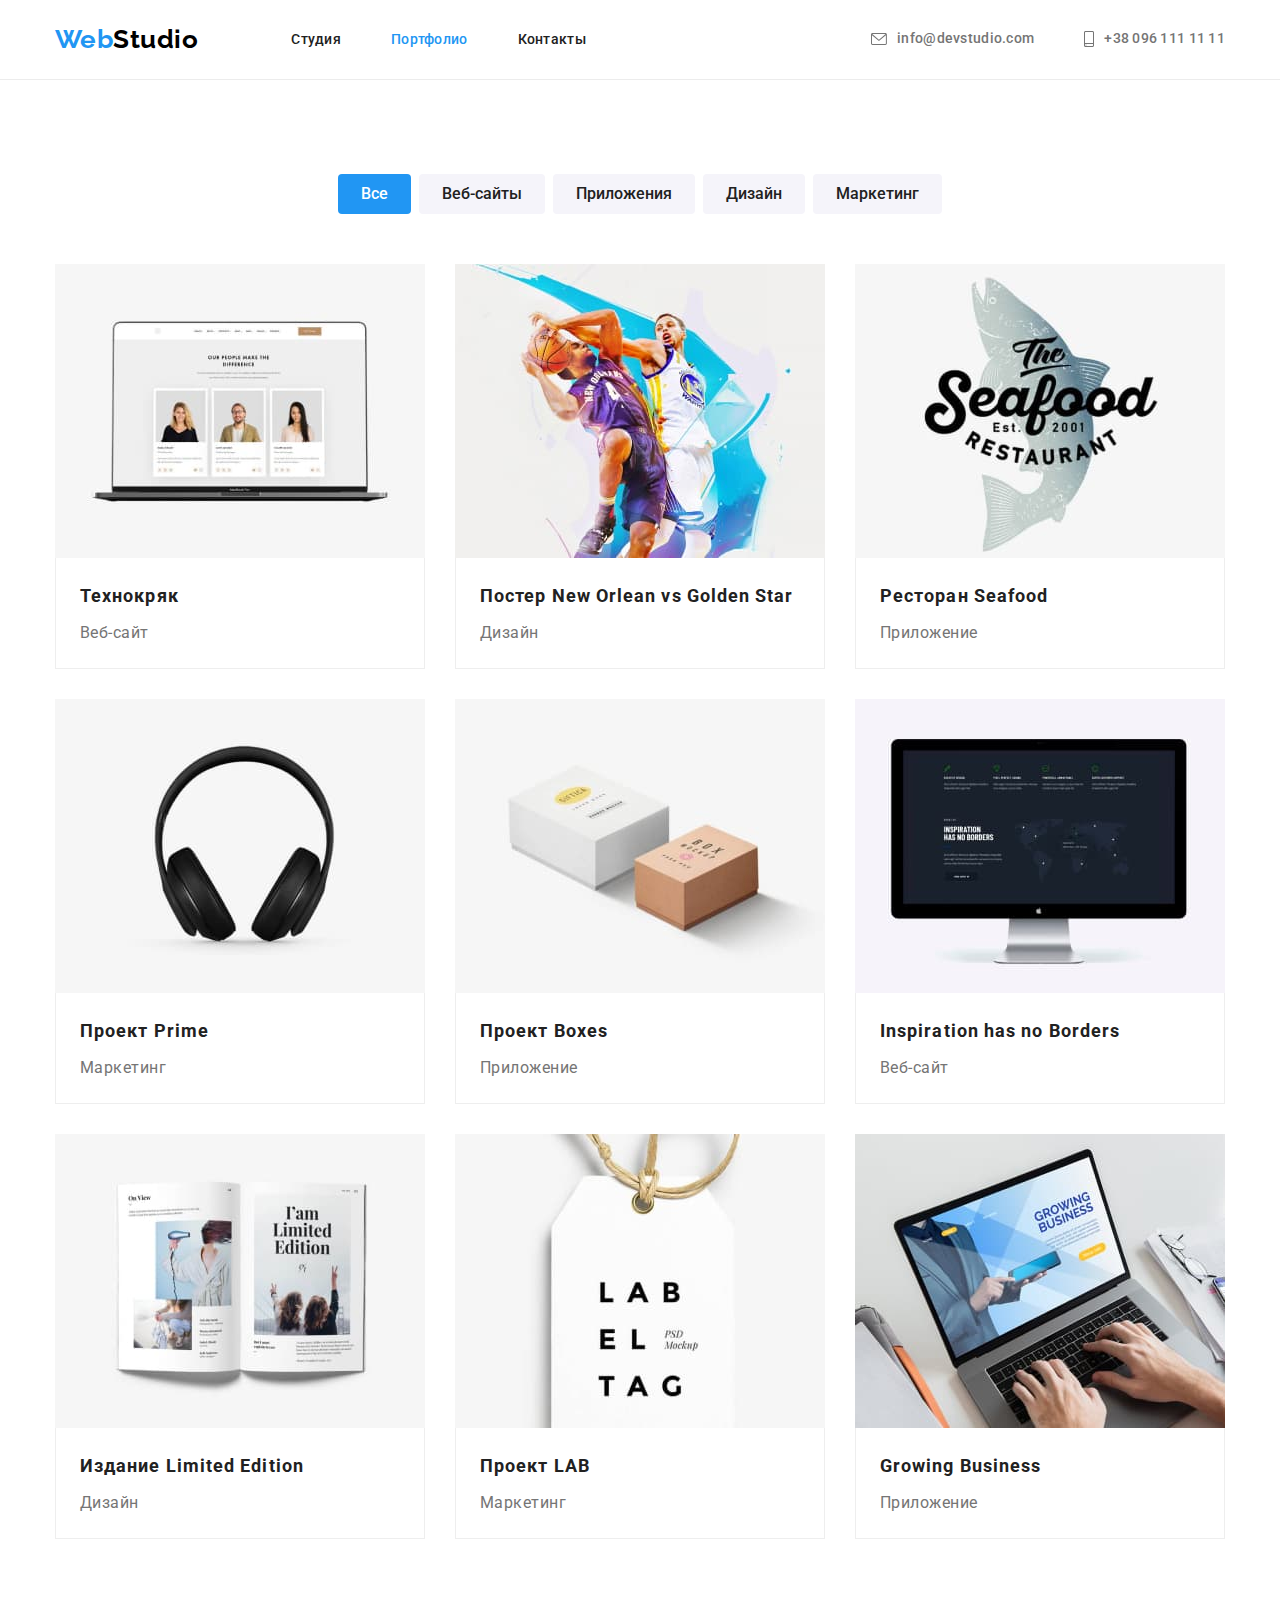
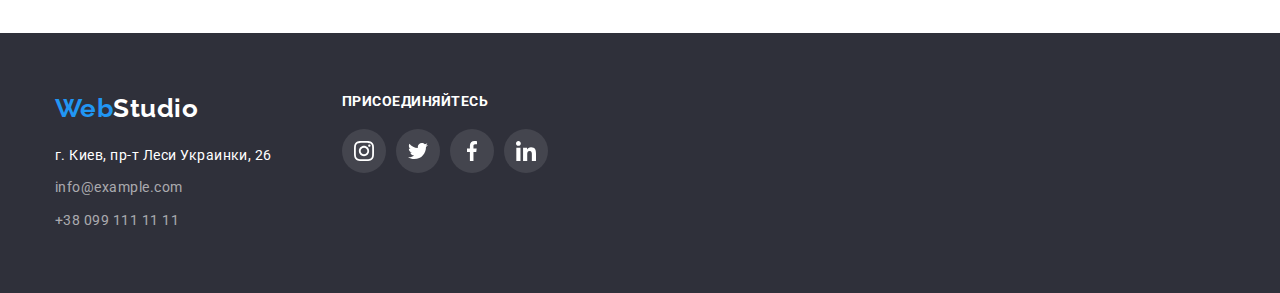
==== portfolio.html @ 3923e854 "Files from hw4 + modal.js" ====
<!DOCTYPE html>
<html lang="en">
  <head>
    <meta charset="UTF-8" />
    <meta http-equiv="X-UA-Compatible" content="IE=edge" />
    <meta name="viewport" content="width=device-width, initial-scale=1.0" />
    <title>Портфолио</title>
    <link rel="preconnect" href="https://fonts.gstatic.com" />
    <link
      href="https://fonts.googleapis.com/css2?family=Raleway:wght@700&family=Roboto:wght@400;500;700;900&display=swap"
      rel="stylesheet"
    />
    <link
      rel="stylesheet"
      href="https://cdnjs.cloudflare.com/ajax/libs/modern-normalize/1.0.0/modern-normalize.min.css"
    />
    <link rel="stylesheet" href="./css/styles.css" />
  </head>
  <body>
    <!-- Header -->
    <header class="header-section">
      <div class="container header">
        <a href="index.html" lang="en" class="logo"
          ><span class="logo-name-one">Web</span
          ><span class="logo-name-two">Studio</span></a
        >
        <nav class="nav">
          <ul class="nav-list list">
            <li class="nav-point">
              <a href="./index.html" class="nav-item">Студия</a>
            </li>
            <li class="nav-point">
              <a href="./portfolio.html" class="nav-item current">Портфолио</a>
            </li>
            <li class="nav-point"><a href="" class="nav-item">Контакты</a></li>
          </ul>
        </nav>
        <ul class="contacts list">
          <li class="contacts-point">
            <a href="mailto:info@devstudio.com" class="contacts-item">
              <svg class="contacts-icon" width="16" height="12">
                <use href="./images/sprite.svg#icon-envelope"></use>
              </svg>
              info@devstudio.com</a
            >
          </li>
          <li class="contacts-point">
            <a href="tel:+380961111111" class="contacts-item">
              <svg class="contacts-icon" width="10" height="16">
                <use href="./images/sprite.svg#icon-smartphone"></use>
              </svg>
              +38 096 111 11 11</a
            >
          </li>
        </ul>
      </div>
    </header>
    <!-- Main -->
    <main>
      <!-- Examples of our works -->
      <section class="section">
        <div class="container">
          <!-- Hidden -->
          <h1 class="portfolio-hero-heading">Примеры наших работ, услуги</h1>
          <ul class="list buttons">
            <li class="button-content">
              <button type="button" class="portfolio-button current">
                Все
              </button>
            </li>
            <li class="button-content">
              <button type="button" class="portfolio-button">Веб-сайты</button>
            </li>
            <li class="button-content">
              <button type="button" class="portfolio-button">Приложения</button>
            </li>
            <li class="button-content">
              <button type="button" class="portfolio-button">Дизайн</button>
            </li>
            <li class="button-content">
              <button type="button" class="portfolio-button">Маркетинг</button>
            </li>
          </ul>
          <ul class="list images">
            <li class="product-item">
              <img
                src="./images/portfolio-examples/technokriak.jpg"
                alt="Пример выполнения сайта Технокряк"
                width="370"
              />
              <div class="product-description">
                <h2 class="heading-portfolio">Технокряк</h2>
                <p class="heading-portfolio-example">Веб-сайт</p>
              </div>
            </li>
            <li class="product-item">
              <img
                src="./images/portfolio-examples/basketball.jpg"
                alt="Постер с двумя баскетболистами"
                width="370"
              />
              <div class="product-description">
                <h2 class="heading-portfolio">
                  Постер <span lang="en">New Orlean vs Golden Star</span>
                </h2>
                <p class="heading-portfolio-example">Дизайн</p>
              </div>
            </li>
            <li class="product-item">
              <img
                src="./images/portfolio-examples/restaurant.jpg"
                alt="Эмблема ресторана"
                width="370"
              />
              <div class="product-description">
                <h2 class="heading-portfolio">
                  Ресторан <span lang="en">Seafood</span>
                </h2>
                <p class="heading-portfolio-example">Приложение</p>
              </div>
            </li>
            <li class="product-item">
              <img
                src="./images/portfolio-examples/headphones.jpg"
                alt="Наушники"
                width="370"
              />
              <div class="product-description">
                <h2 class="heading-portfolio">
                  Проект <span lang="en">Prime</span>
                </h2>
                <p class="heading-portfolio-example">Маркетинг</p>
              </div>
            </li>
            <li class="product-item">
              <img
                src="./images/portfolio-examples/boxes.jpg"
                alt="Две коробки"
                width="370"
              />
              <div class="product-description">
                <h2 class="heading-portfolio">
                  Проект <span lang="en">Boxes</span>
                </h2>
                <p class="heading-portfolio-example">Приложение</p>
              </div>
            </li>
            <li class="product-item">
              <img
                src="./images/portfolio-examples/monitor.jpg"
                alt="Монитор компьютера"
                width="370"
              />
              <div class="product-description">
                <h2 lang="en" class="heading-portfolio">
                  Inspiration has no Borders
                </h2>
                <p class="heading-portfolio-example">Веб-сайт</p>
              </div>
            </li>
            <li class="product-item">
              <img
                src="./images/portfolio-examples/limited-edition.jpg"
                alt="Разворот журнала"
                width="370"
              />
              <div class="product-description">
                <h2 class="heading-portfolio">
                  Издание <span lang="en">Limited Edition</span>
                </h2>
                <p class="heading-portfolio-example">Дизайн</p>
              </div>
            </li>
            <li class="product-item">
              <img
                src="./images/portfolio-examples/lab-project.jpg"
                alt="Имитация ценника"
                width="370"
              />
              <div class="product-description">
                <h2 class="heading-portfolio">
                  Проект <span lang="en">LAB</span>
                </h2>
                <p class="heading-portfolio-example">Маркетинг</p>
              </div>
            </li>
            <li class="product-item">
              <img
                src="./images/portfolio-examples/growing-business.jpg"
                alt="Руки на клавиатуре ноутбука"
                width="370"
              />
              <div class="product-description">
                <h2 lang="en" class="heading-portfolio">Growing Business</h2>
                <p class="heading-portfolio-example">Приложение</p>
              </div>
            </li>
          </ul>
        </div>
      </section>
    </main>
    <!-- Footer -->
    <footer class="footer">
      <div class="container contact-us">
        <div class="logo-contacts">
          <a href="index.html" lang="en" class="logo page-bottom"
            ><span class="logo-name-one">Web</span
            ><span class="logo-name-two">Studio</span></a
          >
          <address>
            <ul class="address list">
              <li class="address map">
                <a
                  href="https://goo.gl/maps/o1qzPbgA9d3HTLMZ9"
                  target="_blank"
                  rel="noopener noreferrer"
                  class="google-maps-address"
                  >г. Киев, пр-т Леси Украинки, 26</a
                >
              </li>
              <li class="address email">
                <a href="mailto:info@example.com" class="virtual-address-link"
                  >info@example.com</a
                >
              </li>
              <li class="address phone">
                <a href="tel:+380991111111" class="virtual-address-link"
                  >+38 099 111 11 11</a
                >
              </li>
            </ul>
          </address>
        </div>
        <div class="join-us">
          <h3 class="footer-heading">Присоединяйтесь</h3>
          <ul class="networks list">
            <li class="network-item list">
              <a href="" class="network-link">
                <svg class="network-icon" width="20" height="20">
                  <use href="./images/sprite.svg#icon-instagram"></use>
                </svg>
              </a>
            </li>
            <li class="network-item list">
              <a href="" class="network-link">
                <svg class="network-icon" width="20" height="20">
                  <use href="./images/sprite.svg#icon-twitter"></use>
                </svg>
              </a>
            </li>
            <li class="network-item list">
              <a href="" class="network-link">
                <svg class="network-icon" width="20" height="20">
                  <use href="./images/sprite.svg#icon-facebook"></use>
                </svg>
              </a>
            </li>
            <li class="network-item list">
              <a href="" class="network-link">
                <svg class="network-icon" width="20" height="20">
                  <use href="./images/sprite.svg#icon-linkedin"></use>
                </svg>
              </a>
            </li>
          </ul>
        </div>
      </div>
    </footer>
  </body>
</html>
---- css/styles.css ----
:root {
  --main-text-color: #757575;
  --title-text-color: #212121;
  --primary-white-color: #ffffff;
  --accent-color: #2196f3;
  --main-icon-color: #afb1b8;
}

/* Global resets and classes */
h1,
h2,
h3,
h4,
h5,
h6,
p {
  margin-top: 0;
  margin-bottom: 0;
}

ul,
ol {
  padding-left: 0;
  margin-top: 0;
  margin-bottom: 0;
}

img {
  display: block;
}

body {
  color: var(--main-text-color);
  font-family: Roboto, Open Sans, Cabin, sans-serif;
  letter-spacing: 0.03em;
}
.list {
  list-style-type: none;
}

.container {
  width: 1200px;
  margin: 0 auto;
  padding-left: 15px;
  padding-right: 15px;
}

.section {
  padding-top: 94px;
  padding-bottom: 94px;
}

/* Header: logo */
.logo {
  margin-right: 93px;
  padding-left: 0;
  font-family: Raleway, sans-serif;
  font-weight: 700;
  font-size: 26px;
  line-height: 1.19;
  text-decoration: none;
}
.logo-name-one {
  color: var(--accent-color);
}
.logo-name-two {
  color: #000000;
}

/* Header: navigation */

.container.header {
  display: flex;
  width: 1200px;
}

.header-section {
  padding-top: 24px;
  padding-bottom: 24px;
  border-bottom: 1px solid #ececec;
}

.nav {
  display: flex;
}
.nav-list {
  display: flex;
  align-items: center;
}

.nav-point:not(:last-child) {
  margin-right: 50px;
}

.nav-item {
  color: var(--title-text-color);
  font-weight: 500;
  font-size: 14px;
  line-height: 1.14;
  letter-spacing: 0.02em;
  text-decoration: none;
}

.nav-item:hover,
.nav-item:focus {
  color: var(--accent-color);
}
.nav-item.current {
  color: var(--accent-color);
}
/* Header: contacts */
.contacts {
  display: flex;
  margin-left: auto;
}

.contacts-point {
  display: flex;
  align-items: center;
}

.contacts-point:not(:last-child) {
  margin-right: 50px;
}

.contacts-item {
  display: flex;
  align-items: center;
  color: var(--main-text-color);
  font-weight: 500;
  font-size: 14px;
  line-height: 1.14;
  letter-spacing: 0.02em;
  text-decoration: none;
}
.contacts-item:hover,
.contacts-item:focus {
  color: var(--accent-color);
  fill: var(--accent-color);
}

.contacts-icon {
  margin-right: 10px;
  fill: currentColor;
}

/* Hero, bgc temporary */
.hero.section {
  max-width: 1600px;
  height: 600px;
  margin-left: auto;
  margin-right: auto;
  background-color: #c4c4c4;
  background-image: linear-gradient(
      rgba(47, 48, 58, 0.4),
      rgba(47, 48, 58, 0.4)
    ),
    url(../images/hero-effective-solutions.jpg);
  background-size: cover;
  background-repeat: no-repeat;
  text-align: center;
  padding-top: 200px;
  padding-bottom: 200px;
}

.hero-title {
  margin-bottom: 30px;
  color: var(--primary-white-color);
  font-weight: 900;
  font-size: 44px;
  line-height: 1.36;
  letter-spacing: 0.06em;
  text-transform: uppercase;
}

.hero-button {
  padding: 10px 32px;
  border: 1px solid transparent;
  border-radius: 4px;
  color: var(--primary-white-color);
  background-color: var(--accent-color);
  font-weight: 700;
  font-size: 16px;
  line-height: 1.87;
  letter-spacing: 0.06em;
  cursor: pointer;
}
.hero-button:hover,
.hero-button:focus {
  color: var(--accent-color);
  background-color: var(--primary-white-color);
}
.portfolio-hero-heading,
.heading-studio-hide {
  position: absolute;
  width: 1px;
  height: 1px;
  margin: -1px;
  border: 0;
  padding: 0;
  white-space: nowrap;
  clip-path: inset(100%);
  clip: rect(0 0 0 0);
  overflow: hidden;
}

/* Why us */

.pros.section {
  padding-bottom: 94px;
}

.advantages {
  display: flex;
  margin-right: -30px;
}

.pros-pic {
  display: flex;
  justify-content: center;
  align-items: center;
  margin-bottom: 30px;
  width: 270px;
  height: 120px;
  background-color: #f5f4fa;
}

.heading-studio-list-item {
  width: 270px;
}

.heading-studio-list-item:not(:last-child) {
  margin-right: 30px;
}

.heading-studio,
.heading-portfolio {
  color: var(--title-text-color);
}
.heading-studio {
  margin-bottom: 50px;
  font-weight: 700;
  font-size: 36px;
  line-height: 1.16;
  text-align: center;
}

.heading-studio-list-item-name {
  padding-bottom: 10px;
  color: var(--title-text-color);
  font-weight: 700;
  font-size: 14px;
  line-height: 1.14;
  text-transform: uppercase;
}
.heading-studio-list-item-content {
  font-size: 14px;
  line-height: 1.71;
}

/* What we do */
.works.section {
  padding-top: 0px;
}

.services {
  display: flex;
  flex-wrap: wrap;
  margin-right: -30px;
}

.studio-image:not(:last-child) {
  margin-right: 30px;
}

/* Our team */
.employees.section {
  background-color: #f5f4fa;
}

.team {
  display: flex;
  flex-wrap: wrap;
}

.team .employee-card {
  background-color: var(--primary-white-color);
  box-shadow: 0px 1px 3px rgba(0, 0, 0, 0.12), 0px 1px 1px rgba(0, 0, 0, 0.14),
    0px 2px 1px rgba(0, 0, 0, 0.2);
  border-radius: 0px 0px 4px 4px;
}

.employee-card:not(:last-child) {
  margin-right: 30px;
}

.employee-info {
  padding-top: 30px;
  padding-bottom: 30px;
}

.heading-studio-employee {
  margin-bottom: 10px;
  color: var(--title-text-color);
  font-weight: 500;
  font-size: 16px;
  line-height: 1.18;
  text-align: center;
}
.heading-studio-employee-job {
  font-size: 16px;
  line-height: 1.18;
  text-align: center;
  margin-bottom: 16px;
}

.networks {
  display: flex;
  justify-content: center;
  margin-left: 0;
}

.network-item:not(:last-child) {
  margin-right: 10px;
}

.network-link {
  display: flex;
  align-items: center;
  justify-content: center;
  padding: 12px;
  fill: var(--main-icon-color);
  border-radius: 50%;
}

.network-link:hover,
.network-link:focus {
  fill: var(--primary-white-color);
  background-color: var(--accent-color);
}

/* Clients */

.clients-list {
  display: flex;
  align-items: center;
}

.clients-item:not(:last-child) {
  margin-right: 30px;
}

.clients-link {
  fill: var(--main-icon-color);
}

.clients-link {
  display: flex;
  align-items: center;
  justify-content: center;
  padding: 16px 32px;
  border: 1px solid var(--main-icon-color);
  border-radius: 4px;
}

.clients-link:hover,
.clients-link:focus {
  fill: var(--accent-color);
  border: 1px solid var(--accent-color);
}

/* Footer */

.footer {
  background-color: #2f303a;
  padding: 60px 0px;
}

.footer .logo-name-two {
  color: var(--primary-white-color);
}
.container.contact-us {
  display: flex;
}

.logo-contacts {
  display: flex;
  flex-direction: column;
  margin-right: 70px;
}

.logo.page-bottom {
  margin-right: 0px;
  margin-bottom: 20px;
  padding-left: 0;
}

.google-maps-address:hover,
.google-maps-address:focus,
.virtual-address-link:hover,
.virtual-address-link:focus {
  color: var(--accent-color);
}
.google-maps-address {
  color: var(--primary-white-color);
}
.virtual-address-link {
  color: rgba(255, 255, 255, 0.6);
}

.address.map {
  margin-bottom: 9px;
}

.address.email {
  margin-bottom: 9px;
}

.google-maps-address,
.virtual-address-link {
  font-style: normal;
  font-size: 14px;
  line-height: 1.71;
  text-decoration: none;
}

.join-us {
  display: block;
  height: 80px;
}

.footer-heading {
  margin-bottom: 20px;
  align-items: baseline;
  font-weight: 700;
  font-size: 14px;
  line-height: 1.17;
  text-transform: uppercase;
  color: var(--primary-white-color);
}

.join-us .network-link {
  fill: var(--primary-white-color);
  background: rgba(255, 255, 255, 0.1);
}

.join-us .network-link:hover,
.join-us .network-link:focus {
  background-color: var(--accent-color);
}

/* Examples of our works:buttons */
.list.buttons {
  display: flex;
  justify-content: center;
  margin-bottom: 50px;
  padding-right: -8px;
}

.portfolio-button {
  padding: 6px 22px;
  border-radius: 4px;
  border: 1px solid transparent;
  color: var(--title-text-color);
  background-color: #f5f4fa;
  font-weight: 500;
  font-size: 16px;
  line-height: 1.62;
  text-align: center;
  cursor: pointer;
}

.button-content:not(:last-child):not(:last-child) {
  padding-right: 8px;
}

.portfolio-button:hover,
.portfolio-button:focus {
  color: var(--primary-white-color);
  background-color: var(--accent-color);
  box-shadow: 0px 3px 1px rgba(0, 0, 0, 0.1), 0px 1px 2px rgba(0, 0, 0, 0.08),
    0px 2px 2px rgba(0, 0, 0, 0.12);
}
.portfolio-button.current {
  color: var(--primary-white-color);
  background-color: var(--accent-color);
}

/* Examples of our works: content blocks */

div.product-description {
  padding: 20px 24px;
  border-right: 1px solid #eeeeee;
  border-bottom: 1px solid #eeeeee;
  border-left: 1px solid #eeeeee;
}

.heading-portfolio {
  margin-bottom: 4px;
  font-weight: 700;
  font-size: 18px;
  line-height: 2;
  letter-spacing: 0.06em;
}
.heading-portfolio-example {
  font-size: 16px;
  line-height: 1.87;
}

/* part with pics */
.list.images {
  display: flex;
  flex-wrap: wrap;
}

.product-item {
  flex-basis: calc((100% - 60px) / 3);
  background-color: var(--primary-white-color);
}

.product-item:not(:nth-last-child(-n + 3)) {
  margin-bottom: 30px;
}

.product-item:not(:nth-child(3n + 3)) {
  margin-right: 30px;
}

.product-item:hover {
  box-shadow: 0px 1px 1px rgba(0, 0, 0, 0.12), 0px 4px 4px rgba(0, 0, 0, 0.06),
    1px 4px 6px rgba(0, 0, 0, 0.16);
  cursor: pointer;
}

.product-image {
  margin-bottom: 20px;
}
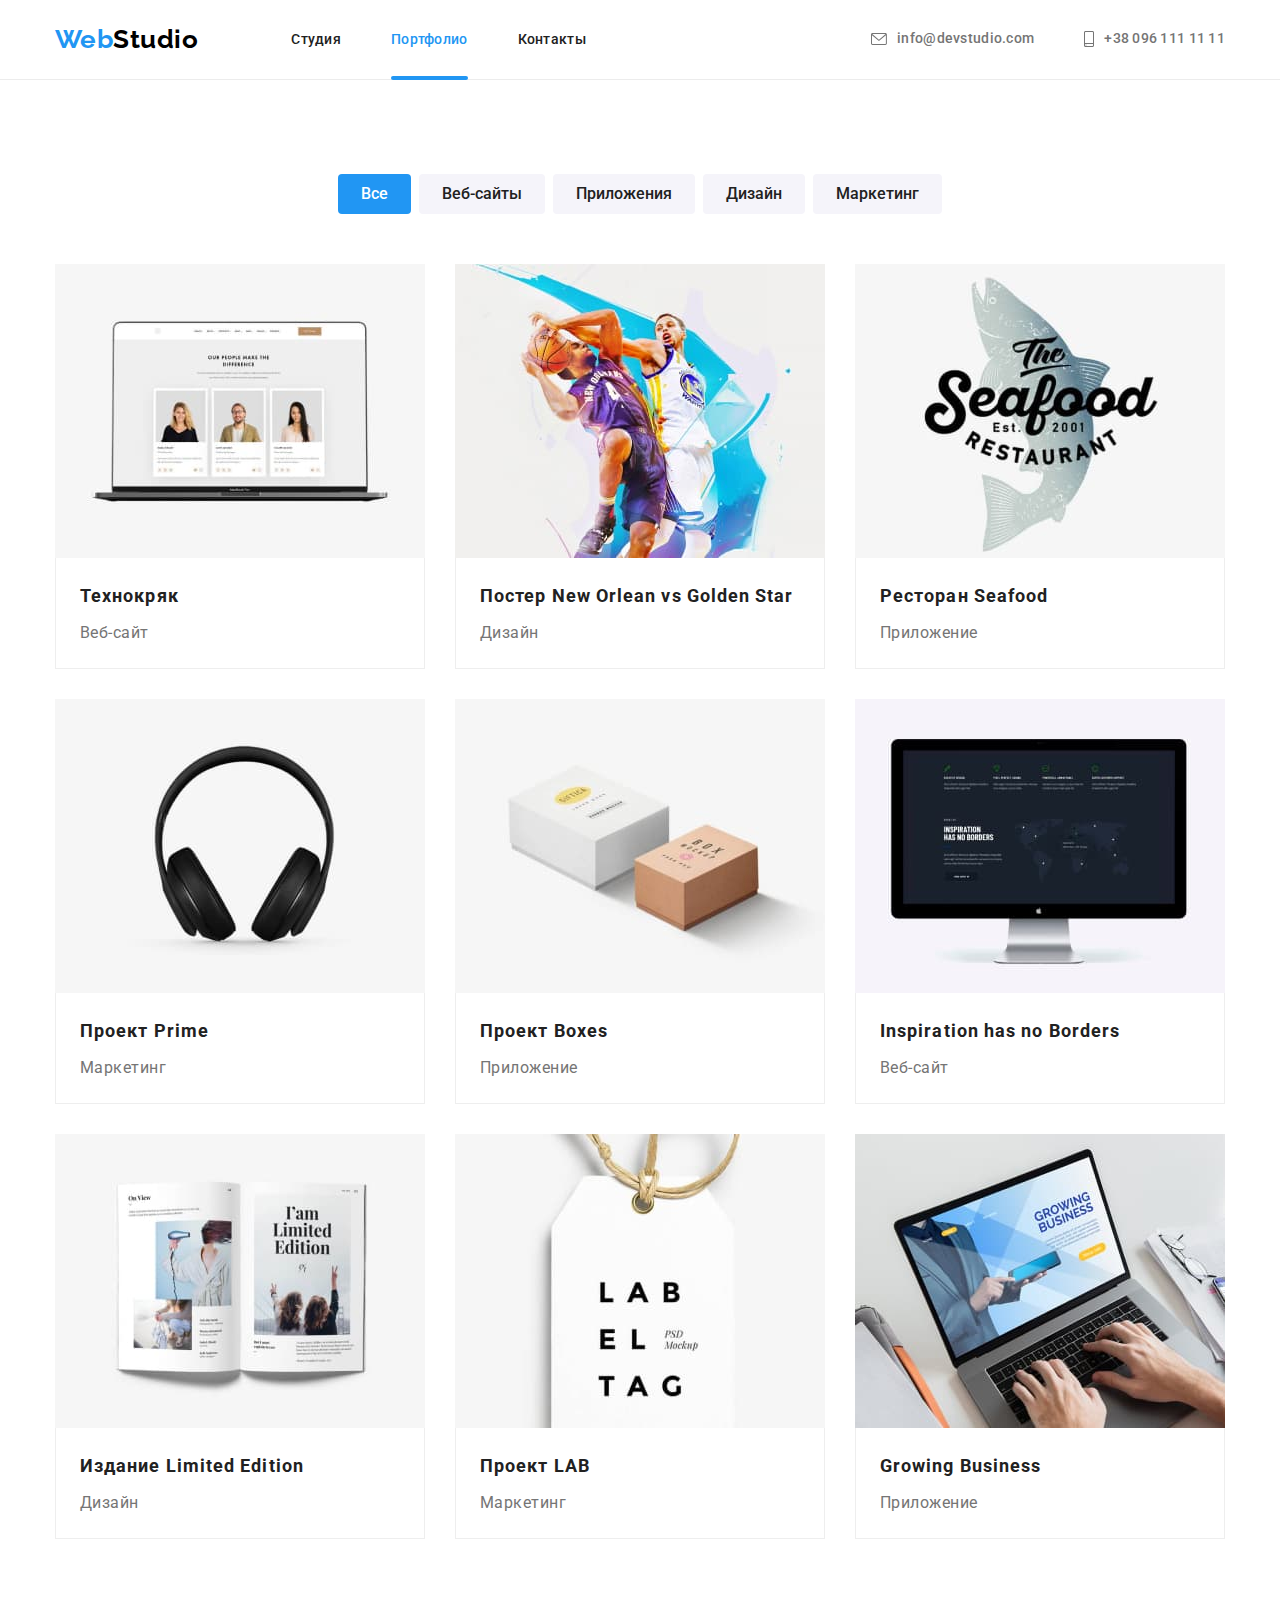
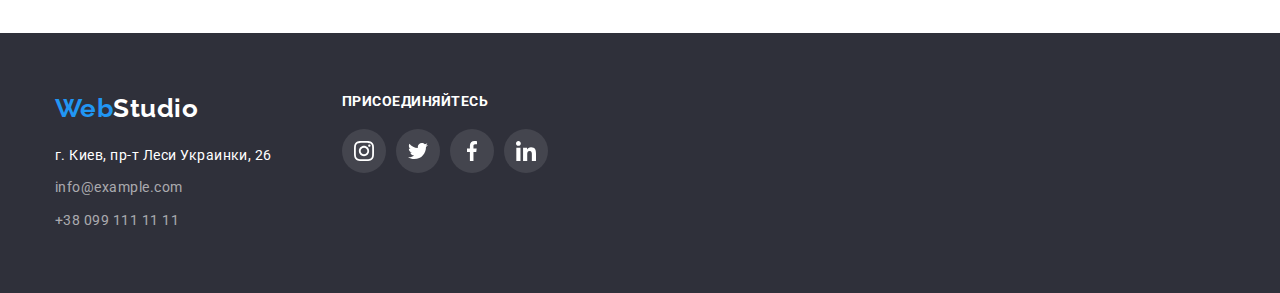
==== commit 74910fd0: "Unfinished overlay transition" ====
--- a/portfolio.html
+++ b/portfolio.html
@@ -83,117 +83,201 @@
           </ul>
           <ul class="list images">
             <li class="product-item">
-              <img
-                src="./images/portfolio-examples/technokriak.jpg"
-                alt="Пример выполнения сайта Технокряк"
-                width="370"
-              />
-              <div class="product-description">
-                <h2 class="heading-portfolio">Технокряк</h2>
-                <p class="heading-portfolio-example">Веб-сайт</p>
-              </div>
-            </li>
-            <li class="product-item">
-              <img
-                src="./images/portfolio-examples/basketball.jpg"
-                alt="Постер с двумя баскетболистами"
-                width="370"
-              />
-              <div class="product-description">
-                <h2 class="heading-portfolio">
-                  Постер <span lang="en">New Orlean vs Golden Star</span>
-                </h2>
-                <p class="heading-portfolio-example">Дизайн</p>
-              </div>
-            </li>
-            <li class="product-item">
-              <img
-                src="./images/portfolio-examples/restaurant.jpg"
-                alt="Эмблема ресторана"
-                width="370"
-              />
-              <div class="product-description">
-                <h2 class="heading-portfolio">
-                  Ресторан <span lang="en">Seafood</span>
-                </h2>
-                <p class="heading-portfolio-example">Приложение</p>
-              </div>
-            </li>
-            <li class="product-item">
-              <img
-                src="./images/portfolio-examples/headphones.jpg"
-                alt="Наушники"
-                width="370"
-              />
-              <div class="product-description">
-                <h2 class="heading-portfolio">
-                  Проект <span lang="en">Prime</span>
-                </h2>
-                <p class="heading-portfolio-example">Маркетинг</p>
-              </div>
-            </li>
-            <li class="product-item">
-              <img
-                src="./images/portfolio-examples/boxes.jpg"
-                alt="Две коробки"
-                width="370"
-              />
-              <div class="product-description">
-                <h2 class="heading-portfolio">
-                  Проект <span lang="en">Boxes</span>
-                </h2>
-                <p class="heading-portfolio-example">Приложение</p>
-              </div>
-            </li>
-            <li class="product-item">
-              <img
-                src="./images/portfolio-examples/monitor.jpg"
-                alt="Монитор компьютера"
-                width="370"
-              />
-              <div class="product-description">
-                <h2 lang="en" class="heading-portfolio">
-                  Inspiration has no Borders
-                </h2>
-                <p class="heading-portfolio-example">Веб-сайт</p>
-              </div>
-            </li>
-            <li class="product-item">
-              <img
-                src="./images/portfolio-examples/limited-edition.jpg"
-                alt="Разворот журнала"
-                width="370"
-              />
-              <div class="product-description">
-                <h2 class="heading-portfolio">
-                  Издание <span lang="en">Limited Edition</span>
-                </h2>
-                <p class="heading-portfolio-example">Дизайн</p>
-              </div>
-            </li>
-            <li class="product-item">
-              <img
-                src="./images/portfolio-examples/lab-project.jpg"
-                alt="Имитация ценника"
-                width="370"
-              />
-              <div class="product-description">
-                <h2 class="heading-portfolio">
-                  Проект <span lang="en">LAB</span>
-                </h2>
-                <p class="heading-portfolio-example">Маркетинг</p>
-              </div>
-            </li>
-            <li class="product-item">
-              <img
-                src="./images/portfolio-examples/growing-business.jpg"
-                alt="Руки на клавиатуре ноутбука"
-                width="370"
-              />
-              <div class="product-description">
-                <h2 lang="en" class="heading-portfolio">Growing Business</h2>
-                <p class="heading-portfolio-example">Приложение</p>
-              </div>
+              <a href="#" class="product-item-link">
+                <div class="product-item-content">
+                  <img
+                    src="./images/portfolio-examples/technokriak.jpg"
+                    alt="Пример выполнения сайта Технокряк"
+                    width="370"
+                  />
+
+                  <p class="product-item-overlay">
+                    Технокряк это современная площадка распространения
+                    коронавируса. Компании используют эту платформу для
+                    цифрового шпионажа и атак на защищённые сервера конкурентов.
+                  </p>
+                </div>
+
+                <div class="product-description">
+                  <h2 class="heading-portfolio">Технокряк</h2>
+                  <p class="heading-portfolio-example">Веб-сайт</p>
+                </div>
+              </a>
+            </li>
+
+            <li class="product-item">
+              <a href="#" class="product-item-link">
+                <div class="product-item-content">
+                  <img
+                    src="./images/portfolio-examples/basketball.jpg"
+                    alt="Постер с двумя баскетболистами"
+                    width="370"
+                  />
+                  <p class="product-item-overlay">
+                    Технокряк это современная площадка распространения
+                    коронавируса. Компании используют эту платформу для
+                    цифрового шпионажа и атак на защищённые сервера конкурентов.
+                  </p>
+                </div>
+                <div class="product-description">
+                  <h2 class="heading-portfolio">
+                    Постер <span lang="en">New Orlean vs Golden Star</span>
+                  </h2>
+                  <p class="heading-portfolio-example">Дизайн</p>
+                </div>
+              </a>
+            </li>
+            <li class="product-item">
+              <a href="#" class="product-item-link">
+                <div class="product-item-content">
+                  <img
+                    src="./images/portfolio-examples/restaurant.jpg"
+                    alt="Эмблема ресторана"
+                    width="370"
+                  />
+                  <p class="product-item-overlay">
+                    Технокряк это современная площадка распространения
+                    коронавируса. Компании используют эту платформу для
+                    цифрового шпионажа и атак на защищённые сервера конкурентов.
+                  </p>
+                </div>
+                <div class="product-description">
+                  <h2 class="heading-portfolio">
+                    Ресторан <span lang="en">Seafood</span>
+                  </h2>
+                  <p class="heading-portfolio-example">Приложение</p>
+                </div>
+              </a>
+            </li>
+            <li class="product-item">
+              <a href="#" class="product-item-link">
+                <div class="product-item-content">
+                  <img
+                    src="./images/portfolio-examples/headphones.jpg"
+                    alt="Наушники"
+                    width="370"
+                  />
+                  <p class="product-item-overlay">
+                    Технокряк это современная площадка распространения
+                    коронавируса. Компании используют эту платформу для
+                    цифрового шпионажа и атак на защищённые сервера конкурентов.
+                  </p>
+                </div>
+                <div class="product-description">
+                  <h2 class="heading-portfolio">
+                    Проект <span lang="en">Prime</span>
+                  </h2>
+                  <p class="heading-portfolio-example">Маркетинг</p>
+                </div>
+              </a>
+            </li>
+            <li class="product-item">
+              <a href="#" class="product-item-link">
+                <div class="product-item-content">
+                  <img
+                    src="./images/portfolio-examples/boxes.jpg"
+                    alt="Две коробки"
+                    width="370"
+                  />
+                  <p class="product-item-overlay">
+                    Технокряк это современная площадка распространения
+                    коронавируса. Компании используют эту платформу для
+                    цифрового шпионажа и атак на защищённые сервера конкурентов.
+                  </p>
+                </div>
+                <div class="product-description">
+                  <h2 class="heading-portfolio">
+                    Проект <span lang="en">Boxes</span>
+                  </h2>
+                  <p class="heading-portfolio-example">Приложение</p>
+                </div>
+              </a>
+            </li>
+            <li class="product-item">
+              <a href="#" class="product-item-link">
+                <div class="product-item-content">
+                  <img
+                    src="./images/portfolio-examples/monitor.jpg"
+                    alt="Монитор компьютера"
+                    width="370"
+                  />
+                  <p class="product-item-overlay">
+                    Технокряк это современная площадка распространения
+                    коронавируса. Компании используют эту платформу для
+                    цифрового шпионажа и атак на защищённые сервера конкурентов.
+                  </p>
+                </div>
+                <div class="product-description">
+                  <h2 lang="en" class="heading-portfolio">
+                    Inspiration has no Borders
+                  </h2>
+                  <p class="heading-portfolio-example">Веб-сайт</p>
+                </div>
+              </a>
+            </li>
+            <li class="product-item">
+              <a href="#" class="product-item-link">
+                <div class="product-item-content">
+                  <img
+                    src="./images/portfolio-examples/limited-edition.jpg"
+                    alt="Разворот журнала"
+                    width="370"
+                  />
+                  <p class="product-item-overlay">
+                    Технокряк это современная площадка распространения
+                    коронавируса. Компании используют эту платформу для
+                    цифрового шпионажа и атак на защищённые сервера конкурентов.
+                  </p>
+                </div>
+                <div class="product-description">
+                  <h2 class="heading-portfolio">
+                    Издание <span lang="en">Limited Edition</span>
+                  </h2>
+                  <p class="heading-portfolio-example">Дизайн</p>
+                </div>
+              </a>
+            </li>
+            <li class="product-item">
+              <a href="#" class="product-item-link">
+                <div class="product-item-content">
+                  <img
+                    src="./images/portfolio-examples/lab-project.jpg"
+                    alt="Имитация ценника"
+                    width="370"
+                  />
+                  <p class="product-item-overlay">
+                    Технокряк это современная площадка распространения
+                    коронавируса. Компании используют эту платформу для
+                    цифрового шпионажа и атак на защищённые сервера конкурентов.
+                  </p>
+                </div>
+                <div class="product-description">
+                  <h2 class="heading-portfolio">
+                    Проект <span lang="en">LAB</span>
+                  </h2>
+                  <p class="heading-portfolio-example">Маркетинг</p>
+                </div>
+              </a>
+            </li>
+            <li class="product-item">
+              <a href="#" class="product-item-link">
+                <div class="product-item-content">
+                  <img
+                    src="./images/portfolio-examples/growing-business.jpg"
+                    alt="Руки на клавиатуре ноутбука"
+                    width="370"
+                  />
+                  <p class="product-item-overlay">
+                    Технокряк это современная площадка распространения
+                    коронавируса. Компании используют эту платформу для
+                    цифрового шпионажа и атак на защищённые сервера конкурентов.
+                  </p>
+                </div>
+                <div class="product-description">
+                  <h2 lang="en" class="heading-portfolio">Growing Business</h2>
+                  <p class="heading-portfolio-example">Приложение</p>
+                </div>
+              </a>
             </li>
           </ul>
         </div>
--- a/css/styles.css
+++ b/css/styles.css
@@ -4,6 +4,8 @@
   --primary-white-color: #ffffff;
   --accent-color: #2196f3;
   --main-icon-color: #afb1b8;
+  --duration: 250ms;
+  --speed: cubic-bezier(0.4, 0, 0.2, 1);
 }
 
 /* Global resets and classes */
@@ -50,6 +52,66 @@
   padding-bottom: 94px;
 }
 
+.backdrop {
+  position: fixed;
+  top: 0;
+  left: 0;
+  width: 100vw;
+  height: 100vh;
+  background-color: rgba(0, 0, 0, 0.2);
+  opacity: 1;
+  transition: opacity var(--duration) var(--speed);
+}
+
+.backdrop.is-hidden {
+  opacity: 0;
+  visibility: hidden;
+  pointer-events: none;
+}
+.backdrop.is-hidden .modal {
+  transform: scale(0.9) translate(-50%, -50%);
+}
+
+.modal {
+  position: absolute;
+  top: 50%;
+  left: 50%;
+  transform: scale(1) translate(-50%, -50%);
+  width: 528px;
+  height: 581px;
+  background-color: var(--primary-white-color);
+  box-shadow: 0px 1px 3px rgba(0, 0, 0, 0.12), 0px 1px 1px rgba(0, 0, 0, 0.14),
+    0px 2px 1px rgba(0, 0, 0, 0.2);
+  border-radius: 4px;
+  transition: transform var(--duration) var(--speed),
+    opacity var(--duration) var(--speed),
+    visibility var(--duration) var(--speed);
+}
+
+.close-button {
+  position: absolute;
+  top: 8px;
+  right: 8px;
+  display: flex;
+  align-items: center;
+  justify-content: center;
+  width: 30px;
+  height: 30px;
+  border: 1px solid rgba(0, 0, 0, 0.1);
+  border-radius: 50%;
+  background-color: transparent;
+  cursor: pointer;
+  padding: 9px;
+}
+
+.close-button:hover,
+.close-button:focus {
+  fill: var(--primary-white-color);
+  background-color: var(--accent-color);
+  transition: fill var(--duration) var(--speed),
+    background-color var(--duration) var(--speed);
+}
+
 /* Header: logo */
 .logo {
   margin-right: 93px;
@@ -93,21 +155,38 @@
 }
 
 .nav-item {
-  color: var(--title-text-color);
+  position: relative;
   font-weight: 500;
   font-size: 14px;
   line-height: 1.14;
   letter-spacing: 0.02em;
   text-decoration: none;
+  color: var(--title-text-color);
 }
 
 .nav-item:hover,
 .nav-item:focus {
   color: var(--accent-color);
-}
+  transition: color var(--duration) var(--speed);
+}
+
 .nav-item.current {
+  position: relative;
   color: var(--accent-color);
 }
+
+.nav-item.current::after {
+  content: "";
+  display: block;
+  position: absolute;
+  top: 45px;
+  width: 100%;
+  height: 4px;
+  border-radius: 2px;
+  background-color: var(--accent-color);
+  cursor: pointer;
+}
+
 /* Header: contacts */
 .contacts {
   display: flex;
@@ -137,11 +216,14 @@
 .contacts-item:focus {
   color: var(--accent-color);
   fill: var(--accent-color);
+  transition: color var(--duration) var(--speed),
+    fill var(--duration) var(--speed);
 }
 
 .contacts-icon {
   margin-right: 10px;
   fill: currentColor;
+  transition: fill var(--duration) var(--speed);
 }
 
 /* Hero, bgc temporary */
@@ -184,6 +266,8 @@
   line-height: 1.87;
   letter-spacing: 0.06em;
   cursor: pointer;
+  transition: color var(--duration) var(--speed),
+    background-color var(--duration) var(--speed);
 }
 .hero-button:hover,
 .hero-button:focus {
@@ -273,6 +357,32 @@
   margin-right: 30px;
 }
 
+.studio-image {
+  position: relative;
+}
+
+.studio-image-description {
+  position: absolute;
+  display: flex;
+  align-items: center;
+  justify-content: center;
+  width: 100%;
+  min-height: 70px;
+  left: 0;
+  bottom: 0;
+  background-color: rgba(47, 48, 58, 0.8);
+}
+
+.studio-image-name {
+  /* transform: translateY(100%); */
+  font-weight: 700;
+  font-size: 14px;
+  line-height: 1.17;
+  text-align: center;
+  text-transform: uppercase;
+  color: var(--primary-white-color);
+}
+
 /* Our team */
 .employees.section {
   background-color: #f5f4fa;
@@ -337,6 +447,8 @@
 .network-link:focus {
   fill: var(--primary-white-color);
   background-color: var(--accent-color);
+  transition: fill var(--duration) var(--speed),
+    background-color var(--duration) var(--speed);
 }
 
 /* Clients */
@@ -367,6 +479,8 @@
 .clients-link:focus {
   fill: var(--accent-color);
   border: 1px solid var(--accent-color);
+  transition: fill var(--duration) var(--speed),
+    border var(--duration) var(--speed);
 }
 
 /* Footer */
@@ -400,6 +514,7 @@
 .virtual-address-link:hover,
 .virtual-address-link:focus {
   color: var(--accent-color);
+  transition: color var(--duration) var(--speed);
 }
 .google-maps-address {
   color: var(--primary-white-color);
@@ -480,6 +595,9 @@
   background-color: var(--accent-color);
   box-shadow: 0px 3px 1px rgba(0, 0, 0, 0.1), 0px 1px 2px rgba(0, 0, 0, 0.08),
     0px 2px 2px rgba(0, 0, 0, 0.12);
+  transition: color var(--duration) var(--speed),
+    background-color var(--duration) var(--speed),
+    box-shadow var(--duration) var(--speed);
 }
 .portfolio-button.current {
   color: var(--primary-white-color);
@@ -532,6 +650,36 @@
   cursor: pointer;
 }
 
-.product-image {
-  margin-bottom: 20px;
-}
+.product-item-content {
+  position: relative;
+  height: 100%;
+  width: 100%;
+  overflow: hidden;
+}
+
+.product-item-overlay {
+  position: absolute;
+  top: 0;
+  left: 0;
+  transform: translateY(100%);
+  opacity: 0;
+  padding: 63px 24px;
+  font-size: 18px;
+  line-height: 1.56;
+  color: var(--primary-white-color);
+  background-color: rgba(33, 150, 243, 0.9);
+}
+
+.product-item-link:hover .product-item-overlay,
+.product-item-link:focus .product-item-overlay {
+  transform: translateY(0%);
+  transition: transform var(--duration) var(--speed);
+  /* opacity var(--duration) var(--speed),
+    background-color var(--duration) var(--speed); */
+  opacity: 1;
+}
+.product-item-link {
+  display: block;
+  text-decoration: none;
+  color: inherit;
+}
